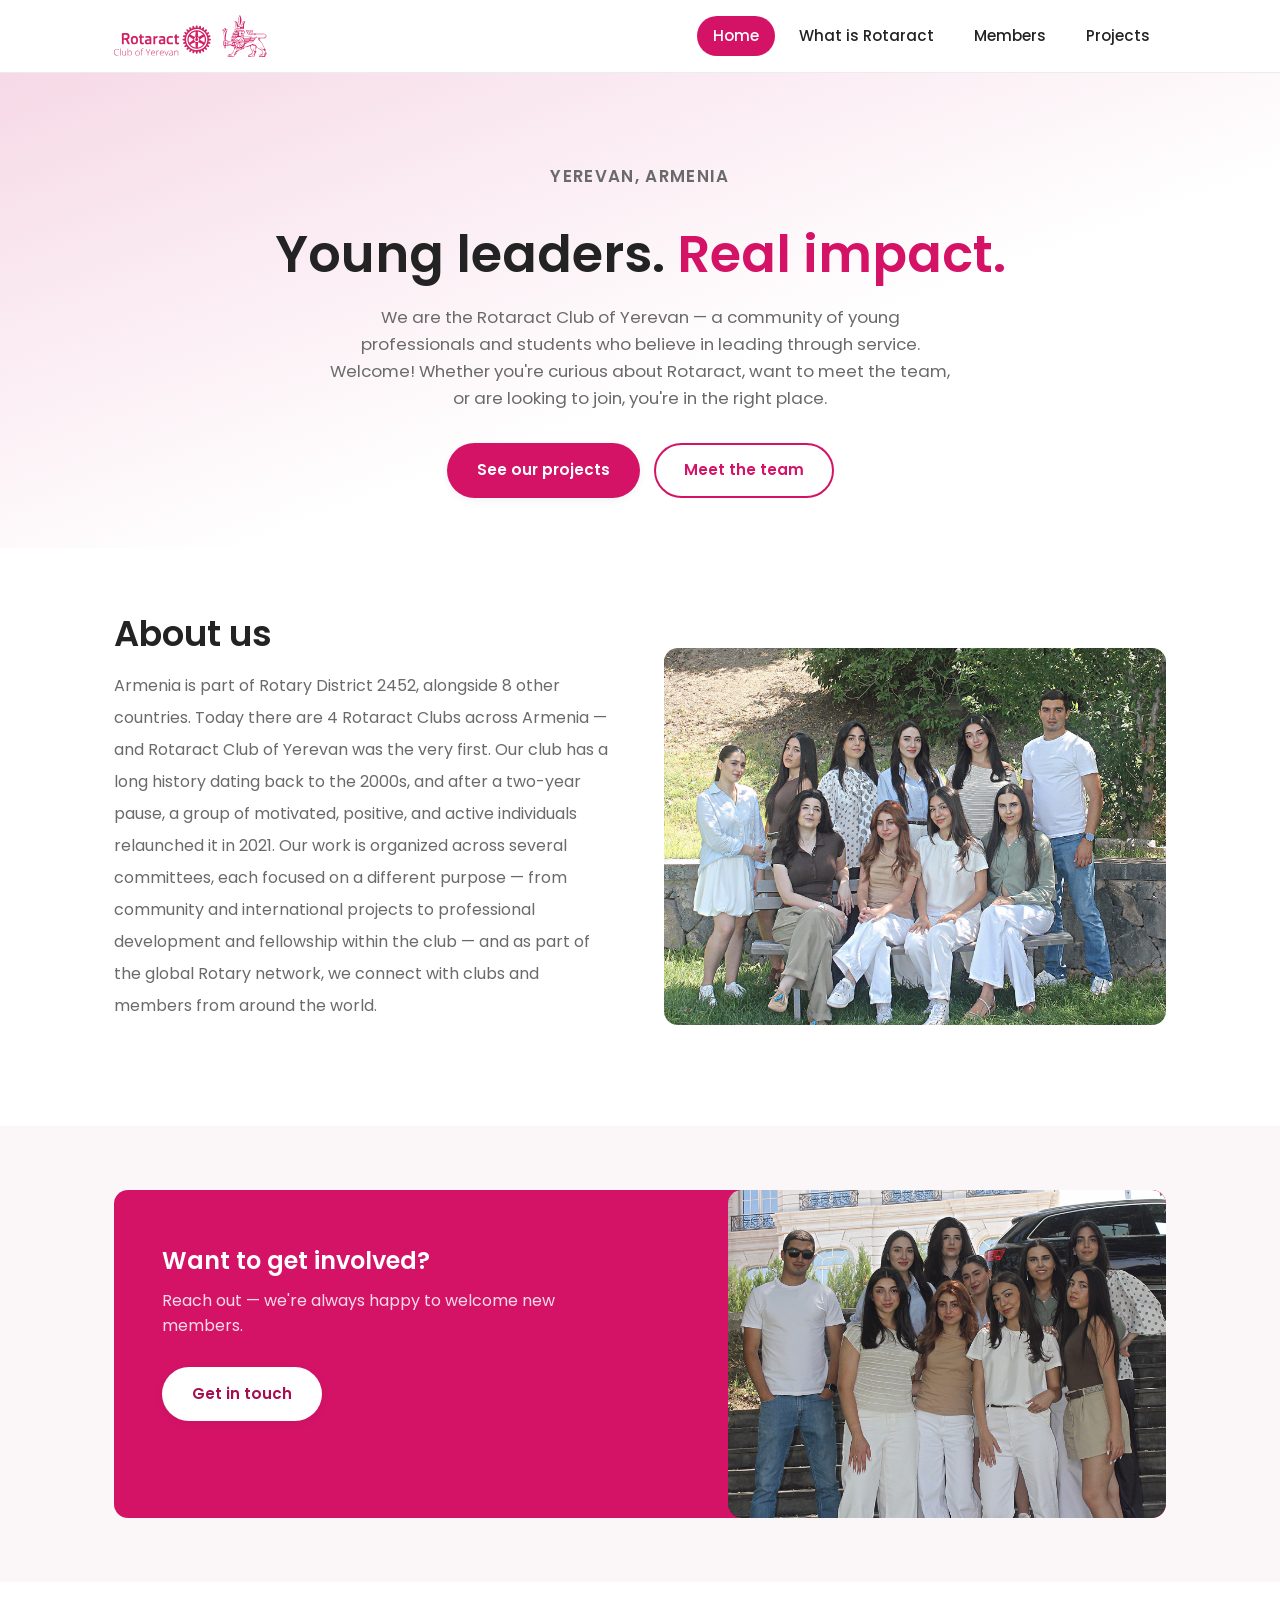
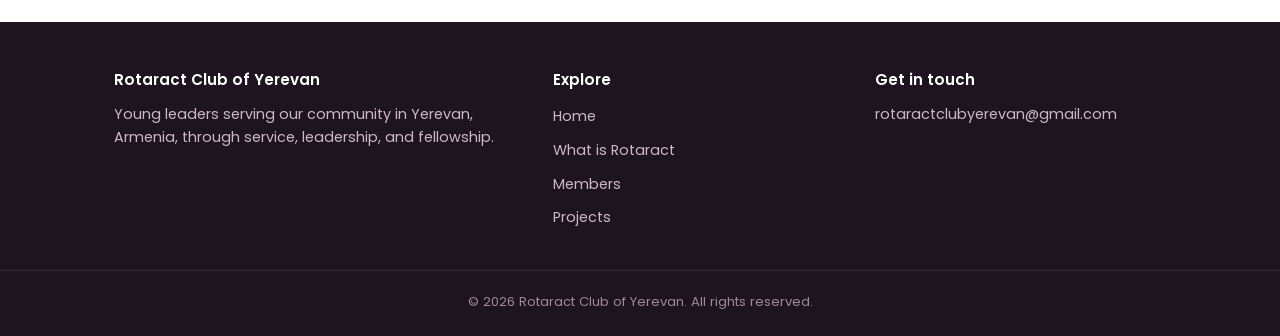
==== index.html @ c136c0fb "Update index.html" ====
<!DOCTYPE html>
<html lang="en">
<head>
  <meta charset="UTF-8" />
  <meta name="viewport" content="width=device-width, initial-scale=1.0" />
  <title>Rotaract Club of Yerevan | Home</title>
  <meta name="description" content="Rotaract Club of Yerevan - young leaders serving our community through service, leadership, and fellowship." />

  <!-- Google Font: Poppins -->
  <link rel="preconnect" href="https://fonts.googleapis.com" />
  <link rel="preconnect" href="https://fonts.gstatic.com" crossorigin />
  <link href="https://fonts.googleapis.com/css2?family=Poppins:wght@400;500;600;700&display=swap" rel="stylesheet" />

  <!-- Shared stylesheet -->
  <link rel="stylesheet" href="style.css" />

  <!-- Favicon (browser tab icon) — generated from the club logo's gear mark -->
  <link rel="icon" href="favicon.ico" sizes="any" />
  <link rel="icon" type="image/svg+xml" href="images/favicon.svg" />
  <link rel="apple-touch-icon" href="images/apple-touch-icon.png" />
</head>
<body>

  <!-- =====================================================================
       NAVBAR — identical on every page. To add/remove a page link, copy a
       <li><a href="...">...</a></li> line here AND in the other 3 pages.
       ===================================================================== -->
  <header class="navbar">
    <div class="container">
      <a href="index.html" class="nav-brand">
        <!-- LOGO: your club logo (icon + wordmark together) lives at
             images/logo.svg. Replace that file to update the logo
             everywhere on the site — no need to edit this line. -->
        <img src="images/logo.svg" alt="Rotaract Club of Yerevan" class="nav-logo" />
      </a>

      <button class="nav-toggle" aria-label="Toggle navigation menu" aria-expanded="false">
        <span></span><span></span><span></span>
      </button>

      <nav class="nav-links">
        <a href="index.html">Home</a>
        <a href="rotaract.html">What is Rotaract</a>
        <a href="members.html">Members</a>
        <a href="projects.html">Projects</a>
      </nav>
    </div>
  </header>

  <!-- =====================================================================
       HERO — EDIT the headline, subtext, and button links below.
       ===================================================================== -->
  <section class="hero">
    <div class="container">
      <p class="eyebrow">Yerevan, Armenia</p>
      <h1>Young leaders. <span>Real impact.</span></h1>
      <!-- EDIT: your short welcoming intro -->
      <p>
        We are the Rotaract Club of Yerevan — a community of young professionals and
        students who believe in leading through service. Welcome! Whether you're curious
        about Rotaract, want to meet the team, or are looking to join, you're
        in the right place.
      </p>
      <div class="hero-actions">
        <a href="projects.html" class="btn btn-primary">See our projects</a>
        <a href="members.html" class="btn btn-outline">Meet the team</a>
      </div>
    </div>
  </section>

  <!-- =====================================================================
       WHO WE ARE — EDIT this paragraph with your club's real story.
       ===================================================================== -->
    <!-- =====================================================================
       WHO WE ARE
       ===================================================================== -->
  <section>
  <div class="container fade-in">
    <div class="about-grid">
      <div class="about-text">
        <h2 class="section-title">About us</h2>
        <p class="section-intro">
        Armenia is part of Rotary District 2452, alongside 8 other countries. Today
        there are 4 Rotaract Clubs across Armenia — and Rotaract Club of Yerevan was
        the very first. Our club has a long history dating back to the 2000s, and
        after a two-year pause, a group of motivated, positive, and active individuals
        relaunched it in 2021. Our work is organized across several committees, each
        focused on a different purpose — from community and international projects to
        professional development and fellowship within the club — and as part of the
        global Rotary network, we connect with clubs and members from around the world.
        </p>
      </div>
      <div class="about-image-wrap">
        <img src="images/club-group-photo.jpg" alt="Rotaract Club of Yerevan members" class="about-image" />
      </div>
    </div>
  </div>
</section>
  <!-- =====================================================================
       CALL TO ACTION — EDIT the text/email/link below as needed.
       ===================================================================== -->
 <section class="section-soft">
  <div class="container fade-in">
    <div class="cta-split">
      <div class="cta-content">
        <h2>Want to get involved?</h2>
        <p>Reach out — we're always happy to welcome new members.</p>
        <a href="mailto:rotaractclubyerevan@gmail.com" class="btn btn-primary">Get in touch</a>
      </div>
       <img src="images/call-to-action.jpg" class="about-image" />
    </div>
  </div>
</section>

  <!-- =====================================================================
       FOOTER — identical on every page. EDIT email + social links below,
       then copy the changes into the other 3 HTML files.
       ===================================================================== -->
  <footer class="footer">
    <div class="container">
      <div>
        <h4>Rotaract Club of Yerevan</h4>
        <p>Young leaders serving our community in Yerevan, Armenia, through
          service, leadership, and fellowship.</p>
      </div>
      <div>
        <h4>Explore</h4>
        <ul class="footer-links">
          <li><a href="index.html">Home</a></li>
          <li><a href="rotaract.html">What is Rotaract</a></li>
          <li><a href="members.html">Members</a></li>
          <li><a href="projects.html">Projects</a></li>
        </ul>
      </div>
      <div>
        <h4>Get in touch</h4>
        <!-- EDIT: replace with your real contact email -->
        <p><a href="mailto:rotaractclubyerevan@gmail.com">rotaractclubyerevan@gmail.com</a></p>

      </div>
    </div>
    <div class="footer-bottom">
      &copy; <span id="year"></span> Rotaract Club of Yerevan. All rights reserved.
    </div>
  </footer>

  <script src="script.js"></script>
  <script>document.getElementById('year').textContent = new Date().getFullYear();</script>
</body>
</html>
---- style.css ----
/* =========================================================================
   ROTARACT CLUB OF YEREVAN — SHARED STYLESHEET
   =========================================================================
   This file is used by ALL pages (index.html, rotaract.html, members.html,
   projects.html). Edit colors/fonts once here and it updates everywhere.

   QUICK EDIT GUIDE:
   - Brand colors:      see the :root { ... } block right below
   - Fonts:              see the :root { ... } block (--font-main)
   - Navbar height/look: search "NAVBAR"
   - Card styling:       search "CARDS"
   - Footer styling:     search "FOOTER"
   ========================================================================= */

/* -------------------------------------------------------------------------
   1. BRAND COLORS & GLOBAL VARIABLES
   Colors are based on Rotaract's official brand palette (Rotary Brand
   Center): magenta/cranberry ~#D41367 and gold ~#F7A81B.
   Change these two lines to re-theme the entire site.
   ------------------------------------------------------------------------- */
:root {
  --color-primary: #d41367;        /* Rotaract magenta/pink — EDIT to re-theme */
  --color-primary-dark: #a70e51;   /* darker shade, used for hover states */
  --color-primary-light: #f6d9e6;  /* light tint, used for soft backgrounds */
  --color-accent: #f7a81b;         /* Rotaract/Rotary gold — EDIT to re-theme */
  --color-accent-dark: #d68f0f;

  --color-text: #232323;
  --color-text-muted: #6a6a6a;
  --color-bg: #ffffff;
  --color-bg-soft: #fbf7f9;        /* very light pink-tinted grey for sections */
  --color-border: #ececec;

  --font-main: 'Poppins', 'Segoe UI', Arial, sans-serif;

  --max-width: 1100px;
  --radius: 14px;
  --shadow-sm: 0 2px 8px rgba(0, 0, 0, 0.06);
  --shadow-md: 0 8px 24px rgba(0, 0, 0, 0.10);
  --transition: 0.25s ease;
}

/* -------------------------------------------------------------------------
   2. RESET & BASE STYLES
   ------------------------------------------------------------------------- */
* {
  box-sizing: border-box;
  margin: 0;
  padding: 0;
}

html {
  scroll-behavior: smooth;
}

body {
  font-family: var(--font-main);
  color: var(--color-text);
  background: var(--color-bg);
  line-height: 1.6;
  -webkit-font-smoothing: antialiased;
}

img {
  max-width: 100%;
  display: block;
}

a {
  color: inherit;
  text-decoration: none;
}

ul {
  list-style: none;
}

.container {
  max-width: var(--max-width);
  margin: 0 auto;
  padding: 0 24px;
}

h1, h2, h3, h4 {
  font-weight: 600;
  line-height: 1.25;
}

section {
  padding: 64px 0;
}

.section-soft {
  background: var(--color-bg-soft);
}

.eyebrow {
  display: inline-block;
  color: var(--color-primary);
  font-weight: 600;
  letter-spacing: 0.08em;
  text-transform: uppercase;
  font-size: 0.8rem;
  margin-bottom: 10px;
}

.section-title {
  font-size: clamp(1.6rem, 3vw, 2.2rem);
  margin-bottom: 14px;
}

.section-intro {
  color: var(--color-text-muted);
  max-width: 680px;
  margin-bottom: 40px;
  line-height: 2.0;   /* ADD THIS — default inherited from body is 1.6 */
}

/* -------------------------------------------------------------------------
   3. BUTTONS (with subtle hover animation)
   ------------------------------------------------------------------------- */
.btn {
  display: inline-block;
  padding: 13px 28px;
  border-radius: 999px;
  font-weight: 600;
  font-size: 0.95rem;
  transition: transform var(--transition), box-shadow var(--transition),
    background var(--transition);
  border: 2px solid transparent;
  cursor: pointer;
}

.btn-primary {
  background: var(--color-primary);
  color: #fff;
  box-shadow: var(--shadow-sm);
}

.btn-primary:hover {
  background: var(--color-primary-dark);
  transform: translateY(-3px);
  box-shadow: var(--shadow-md);
}

.btn-outline {
  background: transparent;
  color: var(--color-primary);
  border-color: var(--color-primary);
}

.btn-outline:hover {
  background: var(--color-primary);
  color: #fff;
  transform: translateY(-3px);
}

.btn-gold {
  background: var(--color-accent);
  color: #232323;
  box-shadow: var(--shadow-sm);
}

.btn-gold:hover {
  background: var(--color-accent-dark);
  transform: translateY(-3px);
  box-shadow: var(--shadow-md);
}

/* =========================================================================
   4. NAVBAR (sticky, with mobile hamburger menu)
   ========================================================================= */
.navbar {
  position: sticky;
  top: 0;
  z-index: 100;
  background: rgba(255, 255, 255, 0.92);
  backdrop-filter: saturate(180%) blur(8px);
  border-bottom: 1px solid var(--color-border);
}

.navbar .container {
  display: flex;
  align-items: center;
  justify-content: space-between;
  height: 72px;
}

.nav-brand {
  display: flex;
  align-items: center;
  gap: 10px;
  font-weight: 700;
  font-size: 1.05rem;
  color: var(--color-text);
}

.nav-logo {
  height: 42px;
  width: auto;
  object-fit: contain;
  flex-shrink: 0;
}

.nav-links {
  display: flex;
  align-items: center;
  gap: 8px;
}

.nav-links a {
  padding: 8px 16px;
  border-radius: 999px;
  font-weight: 500;
  font-size: 0.95rem;
  color: var(--color-text);
  transition: background var(--transition), color var(--transition);
}

.nav-links a:hover {
  background: var(--color-primary-light);
  color: var(--color-primary-dark);
}

.nav-links a.active {
  background: var(--color-primary);
  color: #fff;
}

/* Hamburger button — hidden on desktop, shown on mobile */
.nav-toggle {
  display: none;
  flex-direction: column;
  justify-content: center;
  gap: 5px;
  width: 40px;
  height: 40px;
  background: none;
  border: none;
  cursor: pointer;
}

.nav-toggle span {
  display: block;
  height: 2px;
  width: 100%;
  background: var(--color-text);
  border-radius: 2px;
  transition: transform var(--transition), opacity var(--transition);
}

/* Hamburger animates into an X when menu is open */
.nav-toggle.is-open span:nth-child(1) {
  transform: translateY(7px) rotate(45deg);
}
.nav-toggle.is-open span:nth-child(2) {
  opacity: 0;
}
.nav-toggle.is-open span:nth-child(3) {
  transform: translateY(-7px) rotate(-45deg);
}

@media (max-width: 760px) {
  .nav-toggle {
    display: flex;
  }

  .nav-links {
    position: absolute;
    top: 72px;
    left: 0;
    right: 0;
    flex-direction: column;
    align-items: stretch;
    background: #fff;
    border-bottom: 1px solid var(--color-border);
    box-shadow: var(--shadow-md);
    padding: 10px 20px 20px;
    gap: 4px;

    /* hidden by default on mobile */
    max-height: 0;
    overflow: hidden;
    opacity: 0;
    transition: max-height var(--transition), opacity var(--transition);
  }

  .nav-links.is-open {
    max-height: 400px;
    opacity: 1;
  }

  .nav-links a {
    padding: 12px 16px;
    text-align: left;
  }
}

/* =========================================================================
   5. HERO SECTIONS
   ========================================================================= */
.hero {
  padding: 90px 0 50px;   /* was 70px, trimmed by 20px */
  background: linear-gradient(160deg, var(--color-primary-light) 0%, #ffffff 60%);
  text-align: center;
}

.hero h1 {
  font-size: clamp(2rem, 5vw, 3.2rem);
  margin-bottom: 18px;
}

.hero h1 span {
  color: var(--color-primary);
}

.hero p {
  max-width: 620px;
  margin: 0 auto 32px;
  color: var(--color-text-muted);
  font-size: 1.05rem;
}

.hero-actions {
  display: flex;
  justify-content: center;
  gap: 14px;
  flex-wrap: wrap;
}

.page-hero {
  padding: 60px 0 40px;
  text-align: center;
  background: linear-gradient(160deg, var(--color-primary-light) 0%, #ffffff 70%);
}

.page-hero h1 {
  font-size: clamp(1.8rem, 4vw, 2.6rem);
}

.page-hero p {
  max-width: 640px;
  margin: 12px auto 0;
  color: var(--color-text-muted);
}

/* =========================================================================
   6. CARDS (used for feature blocks, members, projects)
   ========================================================================= */
.grid {
  display: grid;
  gap: 28px;
}

.grid-2 {
  grid-template-columns: repeat(2, 1fr);
}

.grid-3 {
  grid-template-columns: repeat(3, 1fr);
}

.grid-4 {
  grid-template-columns: repeat(4, 1fr);
}

@media (max-width: 900px) {
  .grid-3,
  .grid-4 {
    grid-template-columns: repeat(2, 1fr);
  }
}

@media (max-width: 600px) {
  .grid-2,
  .grid-3,
  .grid-4 {
    grid-template-columns: 1fr;
  }
}

.card {
  background: #fff;
  border: 1px solid var(--color-border);
  border-radius: var(--radius);
  overflow: hidden;
  transition: transform var(--transition), box-shadow var(--transition);
}

.card:hover {
  transform: translateY(-6px);
  box-shadow: var(--shadow-md);
}

.card-body {
  padding: 22px;
}

.card h3 {
  font-size: 1.1rem;
  margin-bottom: 6px;
}

.card p {
  color: var(--color-text-muted);
  font-size: 0.95rem;
}

/* Feature cards on the home page (icon + text) */
.feature-card {
  text-align: center;
  padding: 32px 22px;
}

.feature-icon {
  width: 56px;
  height: 56px;
  margin: 0 auto 16px;
  border-radius: 50%;
  background: var(--color-primary-light);
  display: flex;
  align-items: center;
  justify-content: center;
  font-size: 1.5rem;
}

/* -------------------------------------------------------------------------
   MEMBER CARDS (members.html)
   ------------------------------------------------------------------------- */
.member-card {
  text-align: center;
}

.member-photo {
  width: 100%;
  aspect-ratio: 1 / 1;
  object-fit: cover;
  background: var(--color-primary-light);
}

.member-card .card-body {
  padding: 20px 16px 24px;
}

.member-name {
  font-size: 1.05rem;
  margin-bottom: 4px;
}

.member-positions {
  display: flex;
  flex-direction: column;
  align-items: center;
  gap: 6px;
}

.member-position {
  display: inline-block;
  color: var(--color-primary-dark);
  background: var(--color-primary-light);
  font-size: 0.78rem;
  font-weight: 600;
  line-height: 1.3;
  padding: 6px 14px;
  border-radius: 14px;
  text-align: center;
}

/* -------------------------------------------------------------------------
   PROJECT CARDS (projects.html)
   ------------------------------------------------------------------------- */
.project-photo {
  width: 100%;
  aspect-ratio: 16 / 10;
  object-fit: cover;
  background: linear-gradient(135deg, var(--color-primary-light), #ffe9c7);
}

.project-tag {
  display: inline-block;
  font-size: 0.72rem;
  font-weight: 700;
  letter-spacing: 0.04em;
  text-transform: uppercase;
  color: #fff;
  background: var(--color-accent-dark);
  padding: 4px 10px;
  border-radius: 6px;
  margin-bottom: 10px;
  margin-right: 6px;
}

.project-tag.tag-environmental {
  background: #2e8b57;
}

.project-tag.tag-community {
  background: var(--color-primary);
}

.project-tag.tag-fellowship {
  background: var(--color-accent-dark);
}

/* =========================================================================
   7. RELIABLE PLACEHOLDER BOX (used when no real photo is available yet)
   ========================================================================= */
.placeholder-photo {
  width: 100%;
  height: 100%;
  min-height: 160px;
  display: flex;
  align-items: center;
  justify-content: center;
  color: var(--color-primary-dark);
  font-size: 0.85rem;
  font-weight: 600;
  text-align: center;
  padding: 10px;
  background: repeating-linear-gradient(
    45deg,
    var(--color-primary-light),
    var(--color-primary-light) 10px,
    #ffffff 10px,
    #ffffff 20px
  );
}

/* =========================================================================
   8. ABOUT / VALUES LIST (rotaract.html, index.html)
   ========================================================================= */
.values-list {
  display: grid;
  grid-template-columns: repeat(4, 1fr);
  gap: 20px;
  margin-top: 20px;
}

@media (max-width: 760px) {
  .values-list {
    grid-template-columns: repeat(2, 1fr);
  }
}

.value-item {
  background: #fff;
  border: 1px solid var(--color-border);
  border-radius: var(--radius);
  padding: 24px 18px;
  text-align: center;
  transition: transform var(--transition), box-shadow var(--transition);
}

.value-item:hover {
  transform: translateY(-4px);
  box-shadow: var(--shadow-sm);
}

.value-item .value-icon {
  font-size: 1.6rem;
  margin-bottom: 10px;
}

.value-item h4 {
  font-size: 0.98rem;
  margin-bottom: 6px;
}

.value-item p {
  font-size: 0.85rem;
  color: var(--color-text-muted);
}

/* Two-column info block with image/graphic + text (used on rotaract.html) */
.split {
  display: grid;
  grid-template-columns: 1fr 1fr;
  gap: 48px;
  align-items: center;
}

@media (max-width: 800px) {
  .split {
    grid-template-columns: 1fr;
  }
}

.split-graphic {
  background: linear-gradient(135deg, var(--color-primary-light), #fff3de);
  border-radius: var(--radius);
  min-height: 260px;
  display: flex;
  align-items: center;
  justify-content: center;
  font-size: 3rem;
}

/* =========================================================================
   9. CALL TO ACTION BANNER
   ========================================================================= */
.cta-banner {
  background: linear-gradient(120deg, var(--color-primary), #9c0f4f);
  color: #fff;
  border-radius: var(--radius);
  padding: 48px 32px;
  text-align: center;
  max-width: 640px;      /* ADD THIS */
  margin: 20px auto 0;   /* already centers it, now it'll actually look centered */
}

.cta-banner h2 {
  margin-bottom: 12px;
}

.cta-banner p {
  color: rgba(255, 255, 255, 0.9);
  max-width: 540px;
  margin: 0 auto 26px;
}

.cta-banner .btn-primary {
  background: #fff;
  color: var(--color-primary-dark);
}

.cta-banner .btn-primary:hover {
  background: var(--color-accent);
  color: #232323;
}

/* =========================================================================
   10. FOOTER
   ========================================================================= */
.footer {
  background: #1e1420;
  color: #efe6ea;
  padding: 48px 0 24px;
  margin-top: 40px;
}

.footer .container {
  display: grid;
  grid-template-columns: 1.4fr 1fr 1fr;
  gap: 32px;
}

@media (max-width: 700px) {
  .footer .container {
    grid-template-columns: 1fr;
  }
}

.footer h4 {
  font-size: 0.95rem;
  margin-bottom: 14px;
  color: #fff;
}

.footer p,
.footer a {
  color: #cbb9c3;
  font-size: 0.9rem;
}

.footer a {
  display: inline-block;
  transition: color var(--transition);
}

.footer a:hover {
  color: var(--color-accent);
}

.footer-links li {
  margin-bottom: 8px;
}

.footer-social {
  display: flex;
  gap: 12px;
  margin-top: 4px;
}

.footer-social a {
  width: 38px;
  height: 38px;
  border-radius: 50%;
  background: rgba(255, 255, 255, 0.08);
  display: flex;
  align-items: center;
  justify-content: center;
  font-size: 1rem;
  transition: background var(--transition), transform var(--transition);
}

.footer-social a:hover {
  background: var(--color-primary);
  color: #fff;
  transform: translateY(-3px);
}

.footer-bottom {
  border-top: 1px solid rgba(255, 255, 255, 0.1);
  margin-top: 32px;
  padding-top: 20px;
  text-align: center;
  font-size: 0.82rem;
  color: #9c8a94;
}

/* =========================================================================
   11. SIMPLE FADE-IN ANIMATION ON SCROLL (applied via script.js)
   ========================================================================= */
.fade-in {
  opacity: 0;
  transform: translateY(16px);
  transition: opacity 0.6s ease, transform 0.6s ease;
}

.fade-in.is-visible {
  opacity: 1;
  transform: translateY(0);
}

.about-grid {
  display: grid;
  grid-template-columns: 1fr 1fr;
  gap: 48px;
  align-items: center;
}

.about-text,
.about-image-wrap {
  min-width: 0;   /* ADD THIS — stops the image's natural size from blowing out the grid track */
}

.about-image-wrap {
  width: 100%;
  overflow: hidden;   /* extra safety: clips anything that still tries to overflow */
}

.about-image {
  width: 100%;
  aspect-ratio: 4 / 3;
  object-fit: cover;
  border-radius: var(--radius);
  display: block;
}

@media (max-width: 768px) {
  .about-grid {
    grid-template-columns: 1fr;
    gap: 28px;
  }
}

.cta-split {
  display: grid;
  grid-template-columns: 1.4fr 1fr;
  background: var(--color-primary);
  border-radius: var(--radius);
  overflow: hidden;
}

.cta-content {
  padding: 56px 48px;
  color: #fff;
}

.cta-content h2 { margin-bottom: 12px; }
.cta-content p {
  color: rgba(255,255,255,0.85);
  max-width: 420px;
  margin-bottom: 28px;
}

.cta-content .btn-primary {
  background: #fff;
  color: var(--color-primary-dark);
}

.cta-mark {
  background: var(--color-primary-dark);
  background-image: url('images/apple-touch-icon');
  background-repeat: no-repeat;
  background-position: center;
  background-size: 65%;
}

@media (max-width: 760px) {
  .cta-split { grid-template-columns: 1fr; }
  .cta-mark { display: none; }
}

/* -------------------------------------------------------------------------
   COMMITTEE ACTIVITY LISTS (projects.html)
   ------------------------------------------------------------------------- */
.committee-block {
  margin-bottom: 40px;
}

.committee-block:last-child {
  margin-bottom: 0;
}

.committee-title {
  font-size: 1.1rem;
  margin-bottom: 16px;
  color: var(--color-primary-dark);
}

.activity-list {
  display: flex;
  flex-wrap: wrap;
  gap: 10px;
}

.activity-item {
  background: #fff;
  border: 1px solid var(--color-border);
  border-radius: 999px;
  padding: 10px 18px;
  font-size: 0.92rem;
  font-weight: 500;
}

/* Items with a description (Rotapassport, Easter Celebration) need to break
   out of the pill shape since they hold more text */
.activity-item:has(.activity-desc) {
  border-radius: var(--radius);
  flex-basis: 100%;
  padding: 16px 20px;
}

.activity-name {
  font-weight: 600;
  color: var(--color-primary-dark);
}

.activity-desc {
  margin-top: 6px;
  color: var(--color-text-muted);
  font-size: 0.9rem;
  font-weight: 400;
}
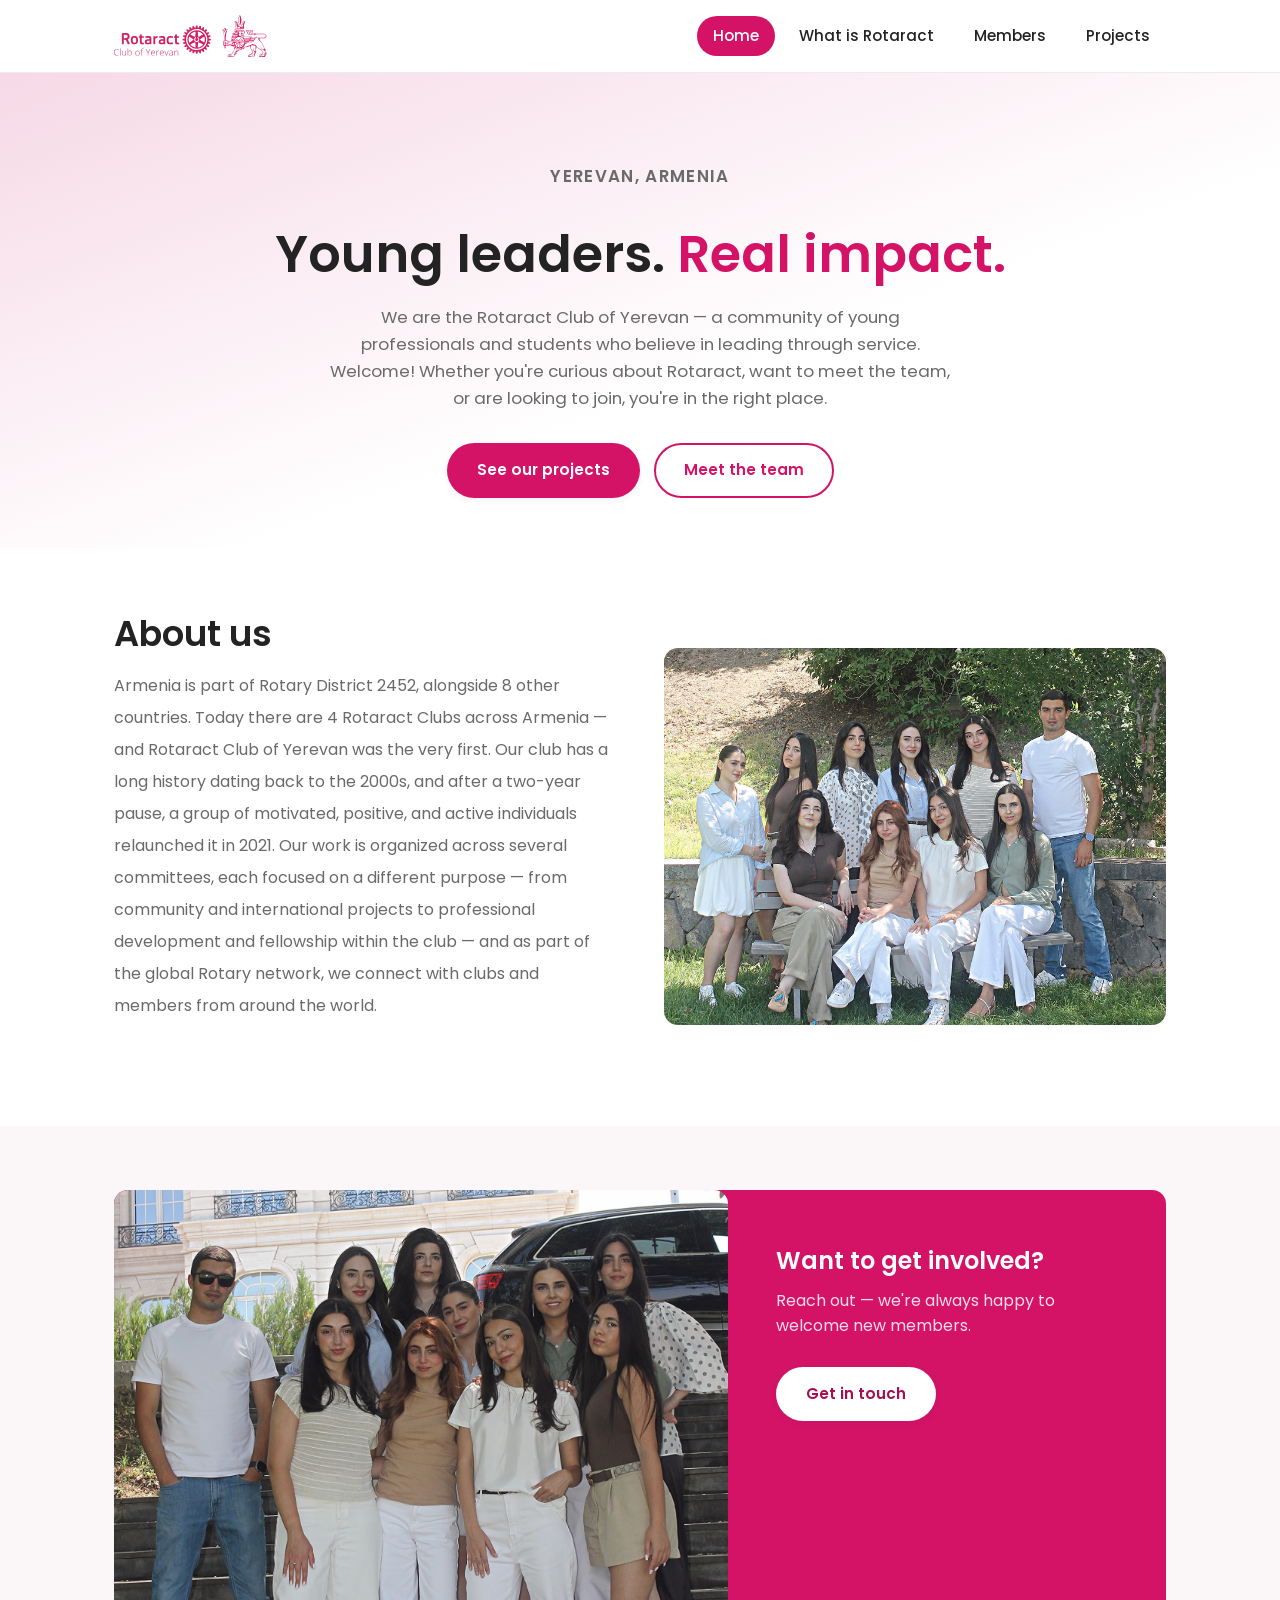
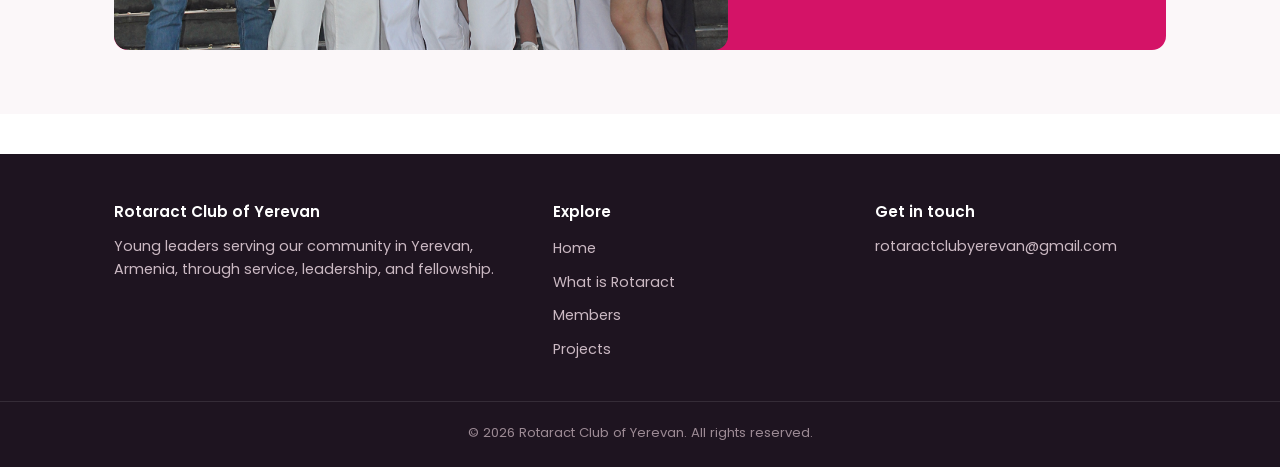
==== commit cc0ef5a2: "Update index.html" ====
--- a/index.html
+++ b/index.html
@@ -102,12 +102,12 @@
  <section class="section-soft">
   <div class="container fade-in">
     <div class="cta-split">
+      <img src="images/call-to-action.jpg" class="about-image" />
       <div class="cta-content">
         <h2>Want to get involved?</h2>
         <p>Reach out — we're always happy to welcome new members.</p>
         <a href="mailto:rotaractclubyerevan@gmail.com" class="btn btn-primary">Get in touch</a>
       </div>
-       <img src="images/call-to-action.jpg" class="about-image" />
     </div>
   </div>
 </section>
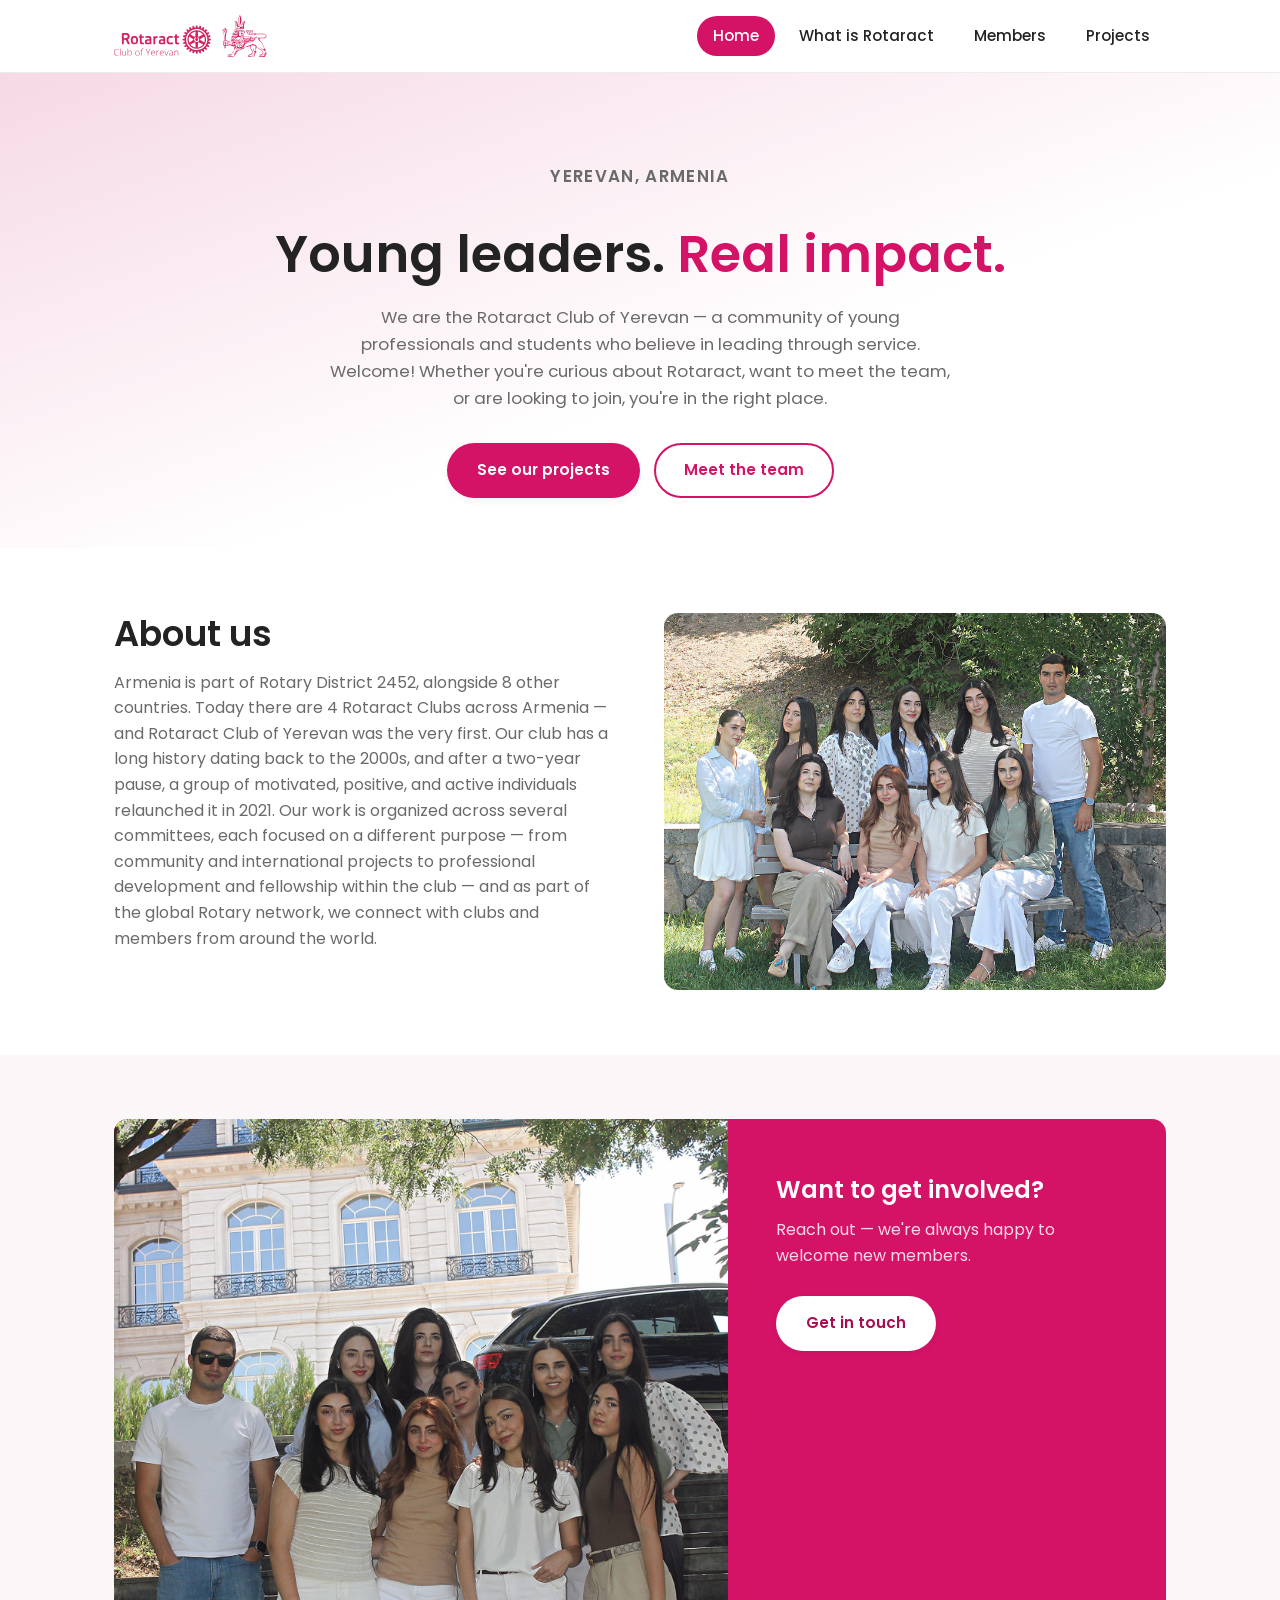
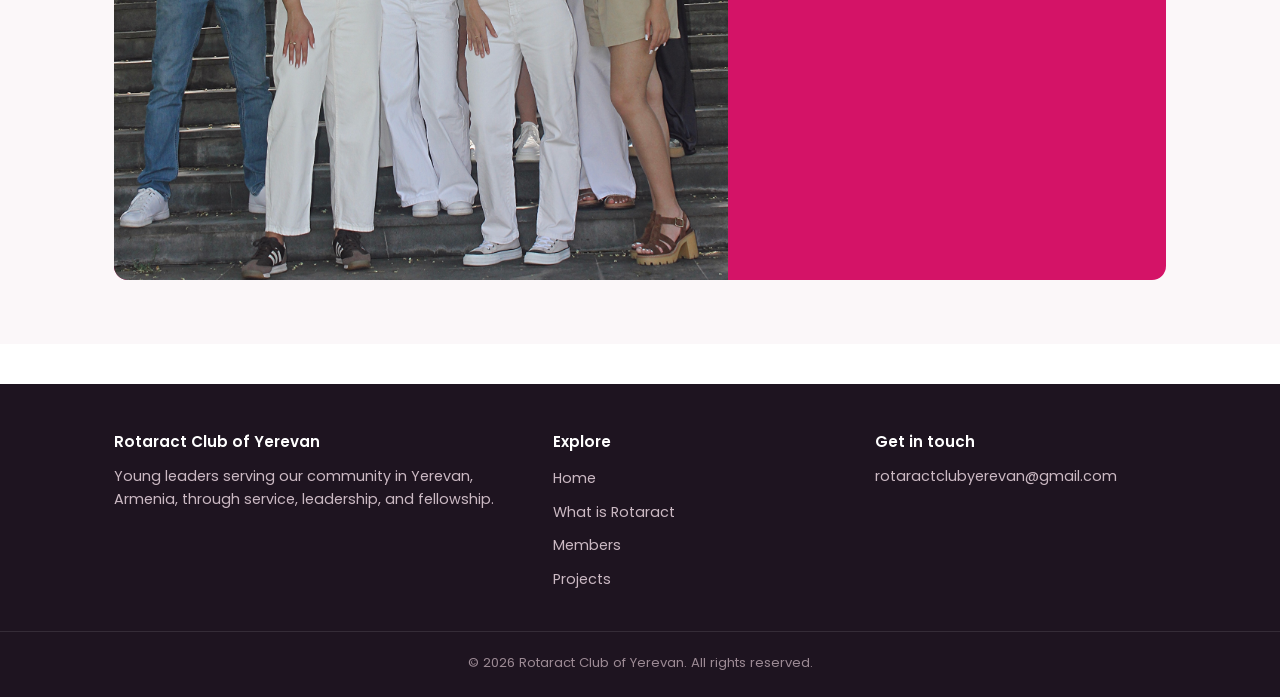
==== commit eb413ee4: "Update index.html" ====
--- a/index.html
+++ b/index.html
@@ -102,7 +102,7 @@
  <section class="section-soft">
   <div class="container fade-in">
     <div class="cta-split">
-      <img src="images/call-to-action.jpg" class="about-image" />
+      <img src="images/call-to-action.jpg" alt="Rotaract Club of Yerevan members" class="cta-photo" />
       <div class="cta-content">
         <h2>Want to get involved?</h2>
         <p>Reach out — we're always happy to welcome new members.</p>
@@ -111,7 +111,6 @@
     </div>
   </div>
 </section>
-
   <!-- =====================================================================
        FOOTER — identical on every page. EDIT email + social links below,
        then copy the changes into the other 3 HTML files.
--- a/style.css
+++ b/style.css
@@ -113,7 +113,7 @@
   color: var(--color-text-muted);
   max-width: 680px;
   margin-bottom: 40px;
-  line-height: 2.0;   /* ADD THIS — default inherited from body is 1.6 */
+  line-height: 1.6;
 }
 
 /* -------------------------------------------------------------------------
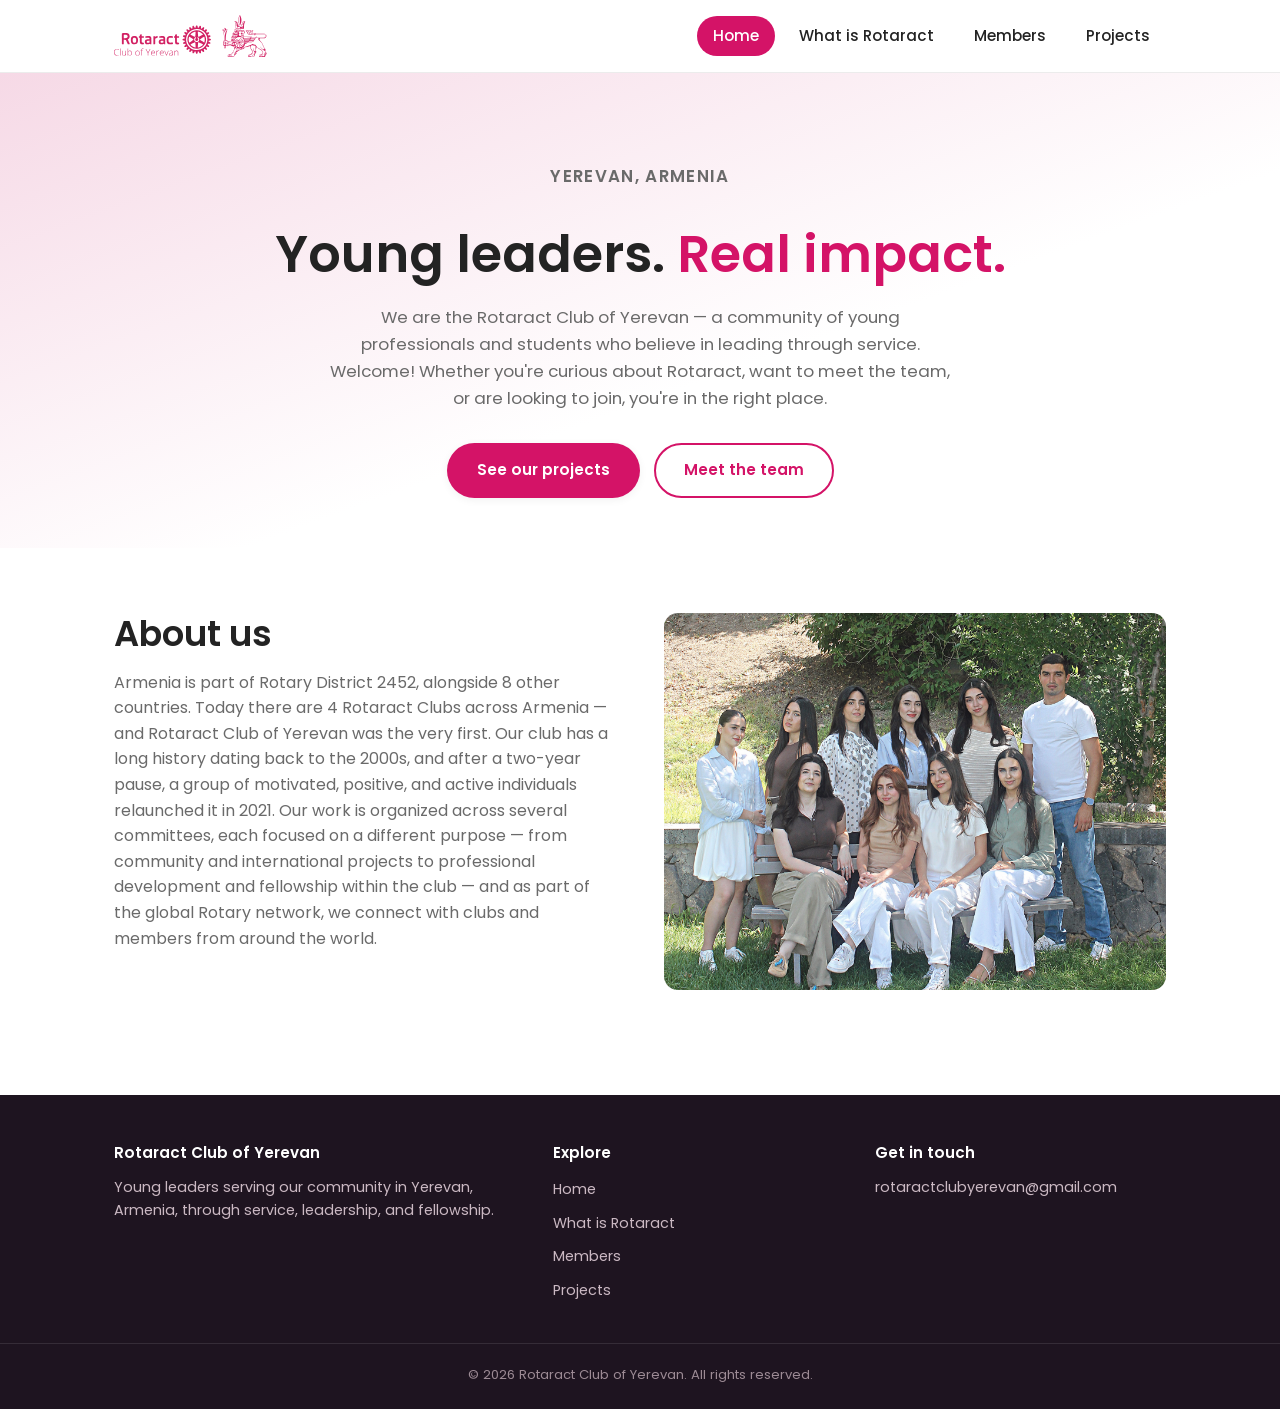
==== commit 200593fa: "Update index.html" ====
--- a/index.html
+++ b/index.html
@@ -99,7 +99,7 @@
   <!-- =====================================================================
        CALL TO ACTION — EDIT the text/email/link below as needed.
        ===================================================================== -->
- <section class="section-soft">
+ <!-- <section class="section-soft">
   <div class="container fade-in">
     <div class="cta-split">
       <img src="images/call-to-action.jpg" alt="Rotaract Club of Yerevan members" class="cta-photo" />
@@ -110,7 +110,7 @@
       </div>
     </div>
   </div>
-</section>
+</section> -->
   <!-- =====================================================================
        FOOTER — identical on every page. EDIT email + social links below,
        then copy the changes into the other 3 HTML files.
--- a/style.css
+++ b/style.css
@@ -760,11 +760,23 @@
   background: var(--color-primary);
   border-radius: var(--radius);
   overflow: hidden;
+  height: 380px;    /* ADD THIS — caps the whole banner's height */
+}
+
+.cta-photo {
+  width: 100%;
+  height: 100%;
+  object-fit: cover;
+  display: block;
 }
 
 .cta-content {
   padding: 56px 48px;
   color: #fff;
+  display: flex;
+  flex-direction: column;
+  justify-content: center;
+  overflow-y: auto;   /* safety: if text ever runs long, it scrolls instead of breaking the fixed height */
 }
 
 .cta-content h2 { margin-bottom: 12px; }
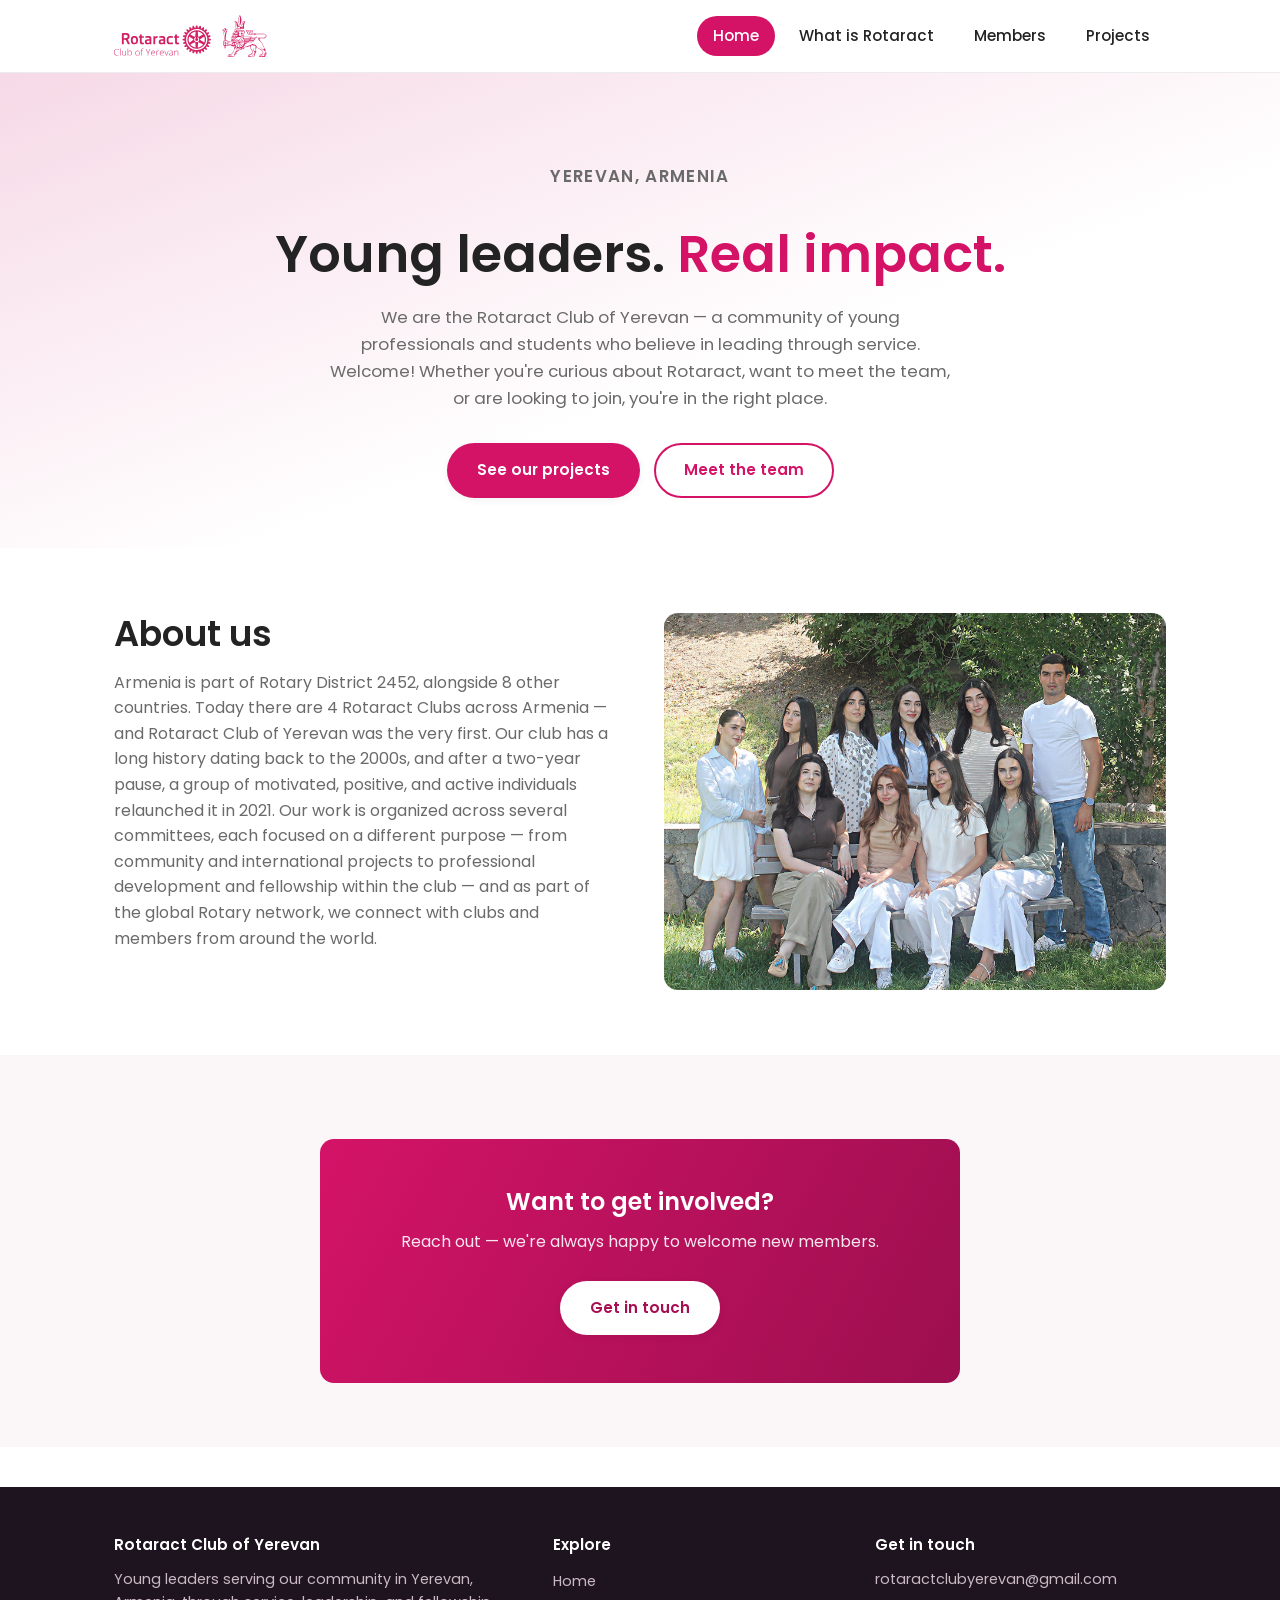
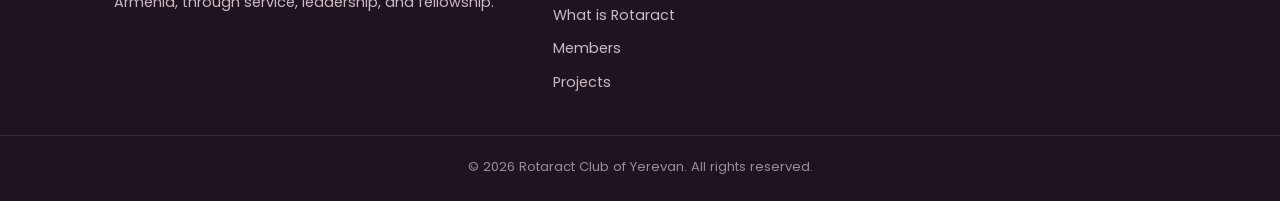
==== commit d473cf2c: "Update index.html" ====
--- a/index.html
+++ b/index.html
@@ -96,25 +96,15 @@
     </div>
   </div>
 </section>
-  <!-- =====================================================================
-       CALL TO ACTION — EDIT the text/email/link below as needed.
-       ===================================================================== -->
- <!-- <section class="section-soft">
-  <div class="container fade-in">
-    <div class="cta-split">
-      <img src="images/call-to-action.jpg" alt="Rotaract Club of Yerevan members" class="cta-photo" />
-      <div class="cta-content">
+<section class="section-soft">
+    <div class="container fade-in">
+      <div class="cta-banner">
         <h2>Want to get involved?</h2>
         <p>Reach out — we're always happy to welcome new members.</p>
         <a href="mailto:rotaractclubyerevan@gmail.com" class="btn btn-primary">Get in touch</a>
       </div>
     </div>
-  </div>
-</section> -->
-  <!-- =====================================================================
-       FOOTER — identical on every page. EDIT email + social links below,
-       then copy the changes into the other 3 HTML files.
-       ===================================================================== -->
+  </section>
   <footer class="footer">
     <div class="container">
       <div>
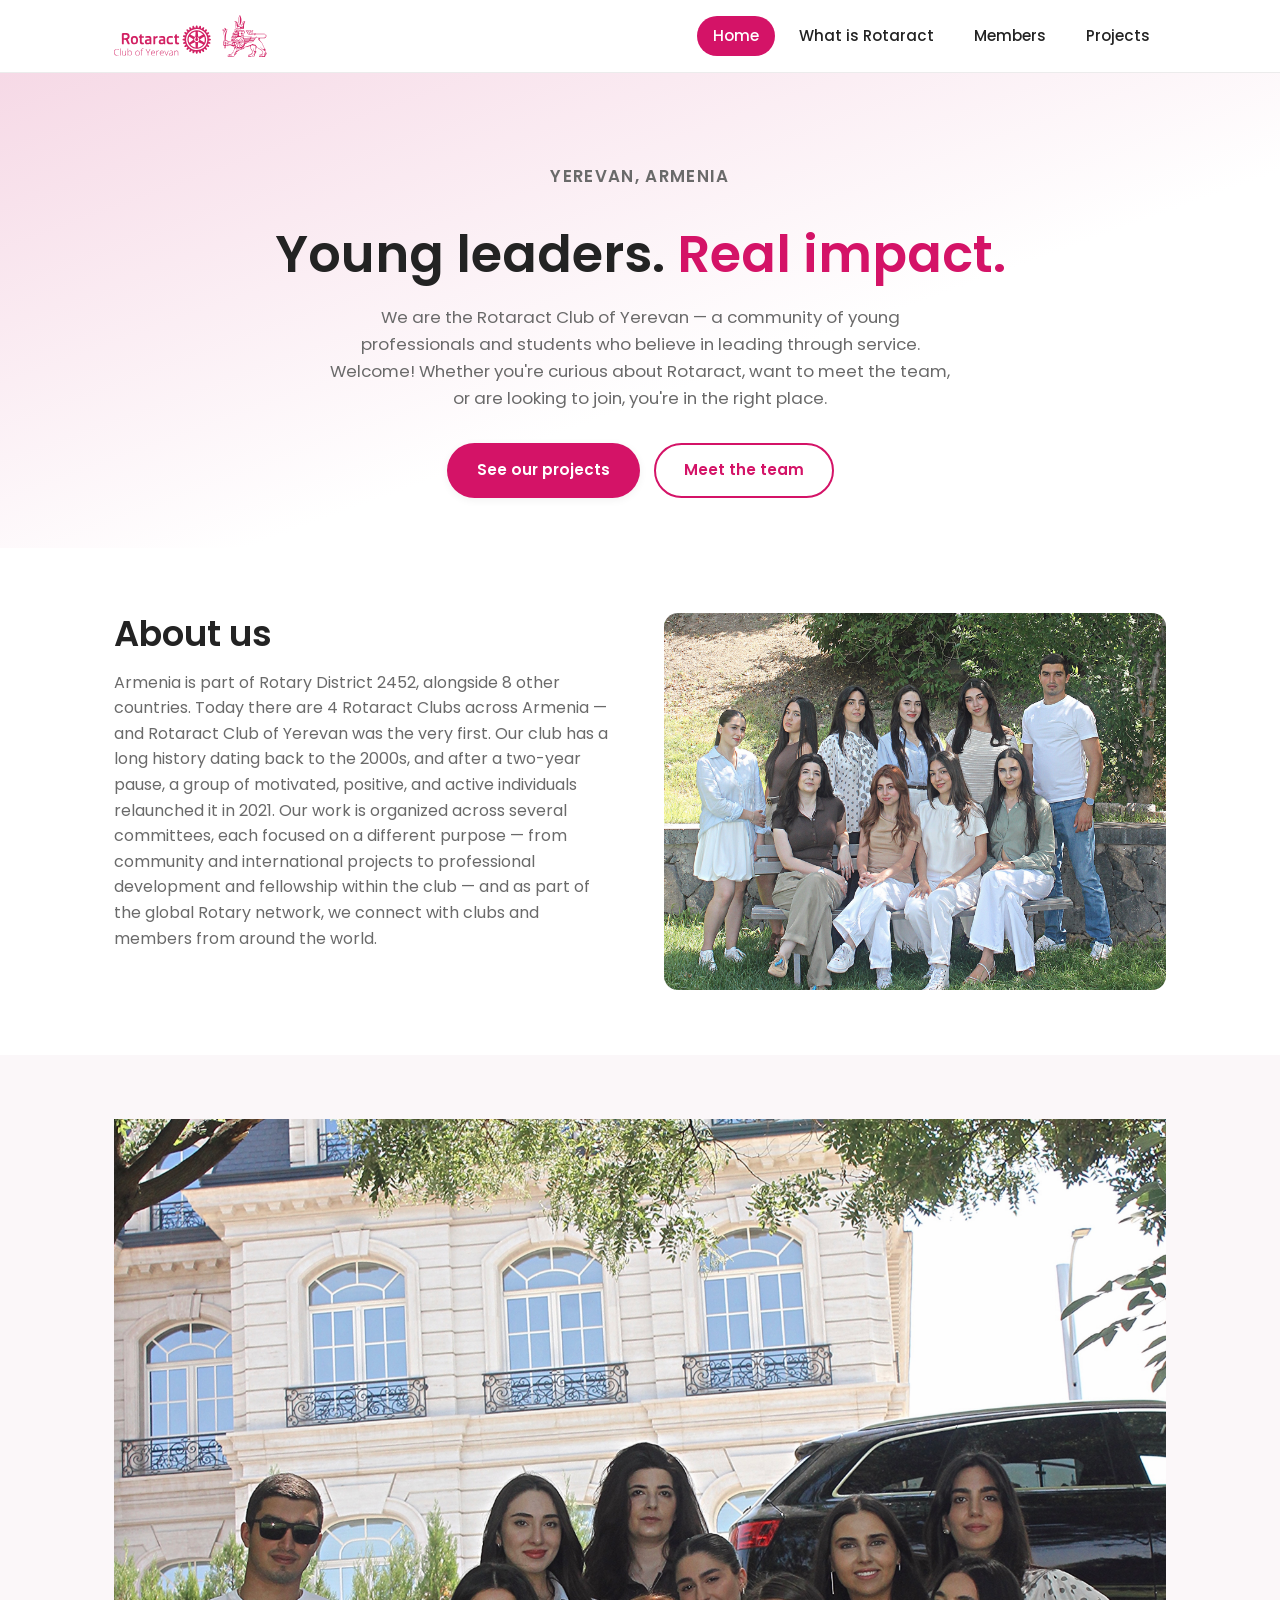
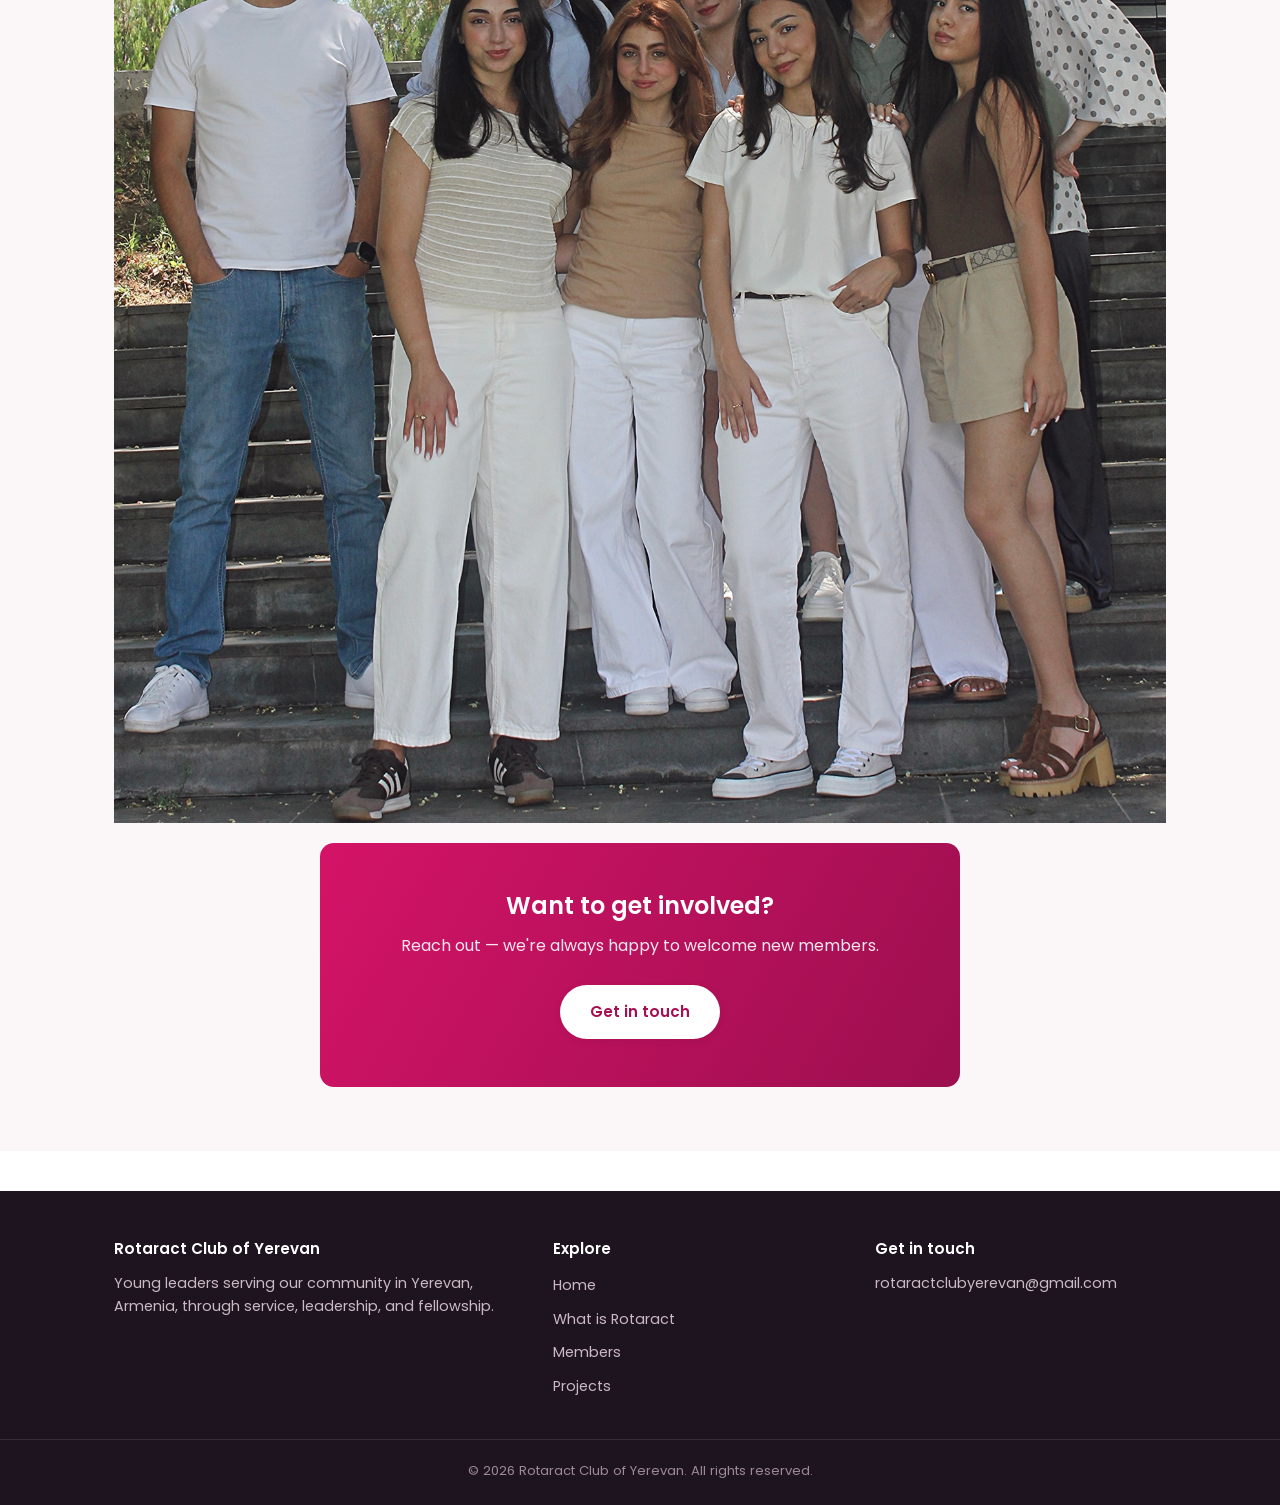
==== commit eccbbfd2: "Update index.html" ====
--- a/index.html
+++ b/index.html
@@ -96,12 +96,15 @@
     </div>
   </div>
 </section>
-<section class="section-soft">
+  <section class="section-soft">
     <div class="container fade-in">
-      <div class="cta-banner">
-        <h2>Want to get involved?</h2>
-        <p>Reach out — we're always happy to welcome new members.</p>
-        <a href="mailto:rotaractclubyerevan@gmail.com" class="btn btn-primary">Get in touch</a>
+      <div class="cta-row">
+        <img src="images/call-to-action.jpg" alt="Rotaract Club of Yerevan members" class="cta-photo-standalone" />
+        <div class="cta-banner cta-banner--compact">
+          <h2>Want to get involved?</h2>
+          <p>Reach out — we're always happy to welcome new members.</p>
+          <a href="mailto:rotaractclubyerevan@gmail.com" class="btn btn-primary">Get in touch</a>
+        </div>
       </div>
     </div>
   </section>
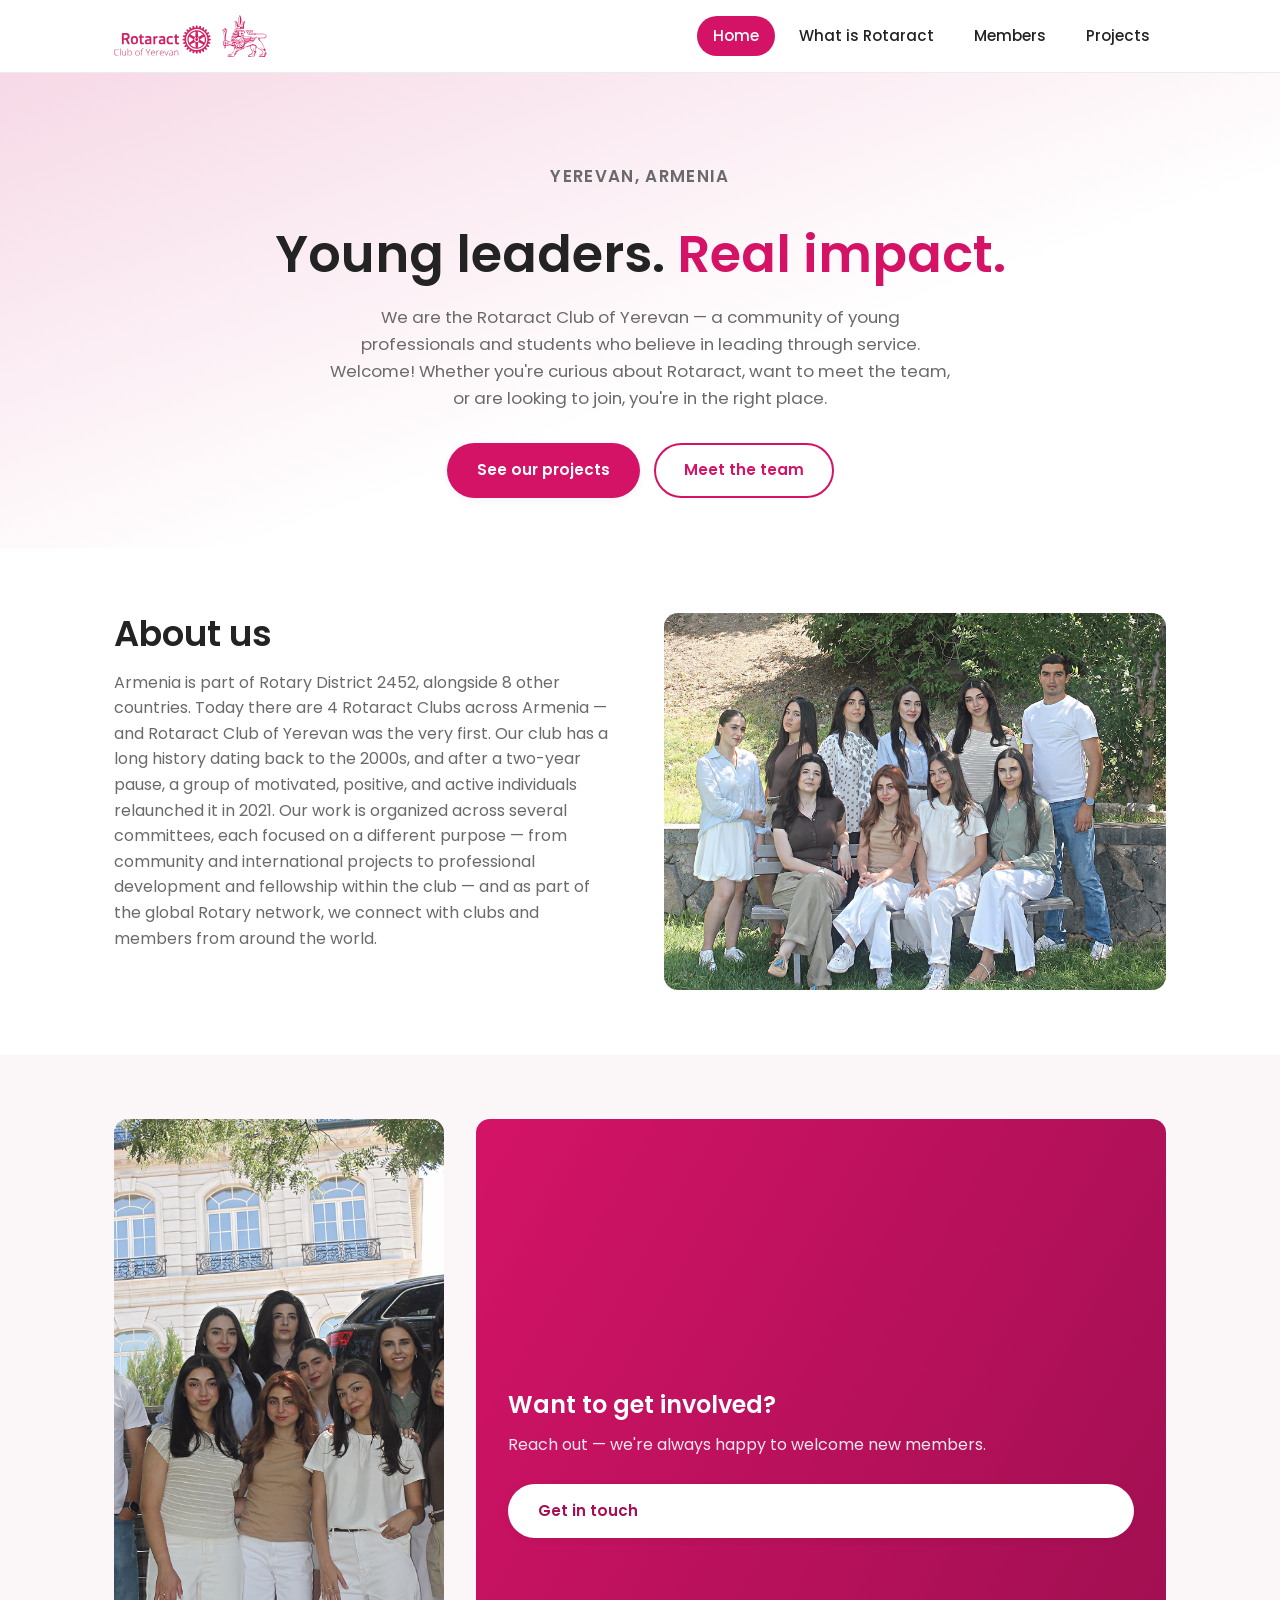
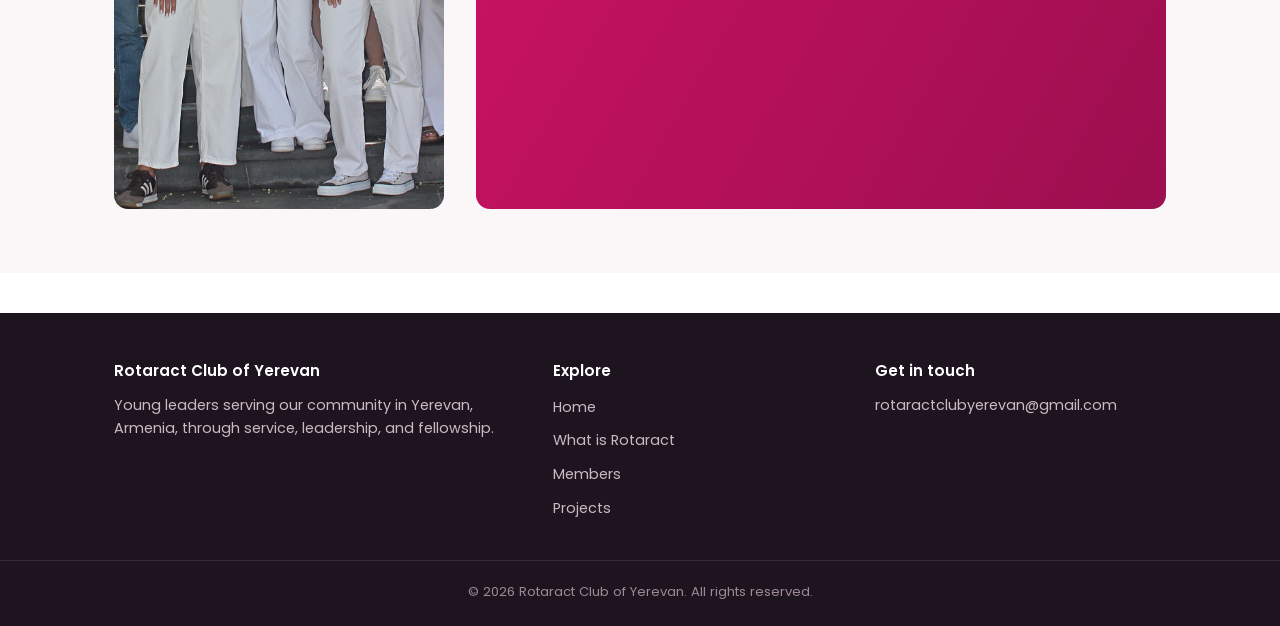
==== commit 27325a38: "Update index.html" ====
--- a/index.html
+++ b/index.html
@@ -97,17 +97,17 @@
   </div>
 </section>
   <section class="section-soft">
-    <div class="container fade-in">
-      <div class="cta-row">
-        <img src="images/call-to-action.jpg" alt="Rotaract Club of Yerevan members" class="cta-photo-standalone" />
-        <div class="cta-banner cta-banner--compact">
-          <h2>Want to get involved?</h2>
-          <p>Reach out — we're always happy to welcome new members.</p>
-          <a href="mailto:rotaractclubyerevan@gmail.com" class="btn btn-primary">Get in touch</a>
-        </div>
+  <div class="container fade-in">
+    <div class="cta-row">
+      <img src="images/call-to-action.jpg" alt="Rotaract Club of Yerevan members" class="cta-photo-standalone" />
+      <div class="cta-banner cta-banner--compact">
+        <h2>Want to get involved?</h2>
+        <p>Reach out — we're always happy to welcome new members.</p>
+        <a href="mailto:rotaractclubyerevan@gmail.com" class="btn btn-primary">Get in touch</a>
       </div>
     </div>
-  </section>
+  </div>
+</section>
   <footer class="footer">
     <div class="container">
       <div>
--- a/style.css
+++ b/style.css
@@ -855,3 +855,50 @@
   font-size: 0.9rem;
   font-weight: 400;
 }
+
+.cta-row {
+  display: grid;
+  grid-template-columns: 1.2fr 1fr;
+  gap: 32px;
+  align-items: stretch;
+}
+
+.cta-photo-standalone {
+  width: 100%;
+  height: 100%;
+  object-fit: cover;
+  border-radius: var(--radius);
+  display: block;
+}
+
+.cta-banner--compact {
+  max-width: none;     /* overrides the centered-banner default width cap */
+  margin: 0;
+  display: flex;
+  flex-direction: column;
+  justify-content: center;
+  aspect-ratio: 1 / 1;  /* makes it roughly square */
+  text-align: left;
+}
+
+.cta-banner--compact p {
+  margin-left: 0;
+  margin-right: 0;
+}
+
+@media (max-width: 760px) {
+  .cta-row {
+    grid-template-columns: 1fr;
+  }
+
+  .cta-photo-standalone {
+    aspect-ratio: 16 / 10;
+    height: auto;
+  }
+
+  .cta-banner--compact {
+    aspect-ratio: auto;
+    text-align: center;
+    padding: 40px 32px;
+  }
+}
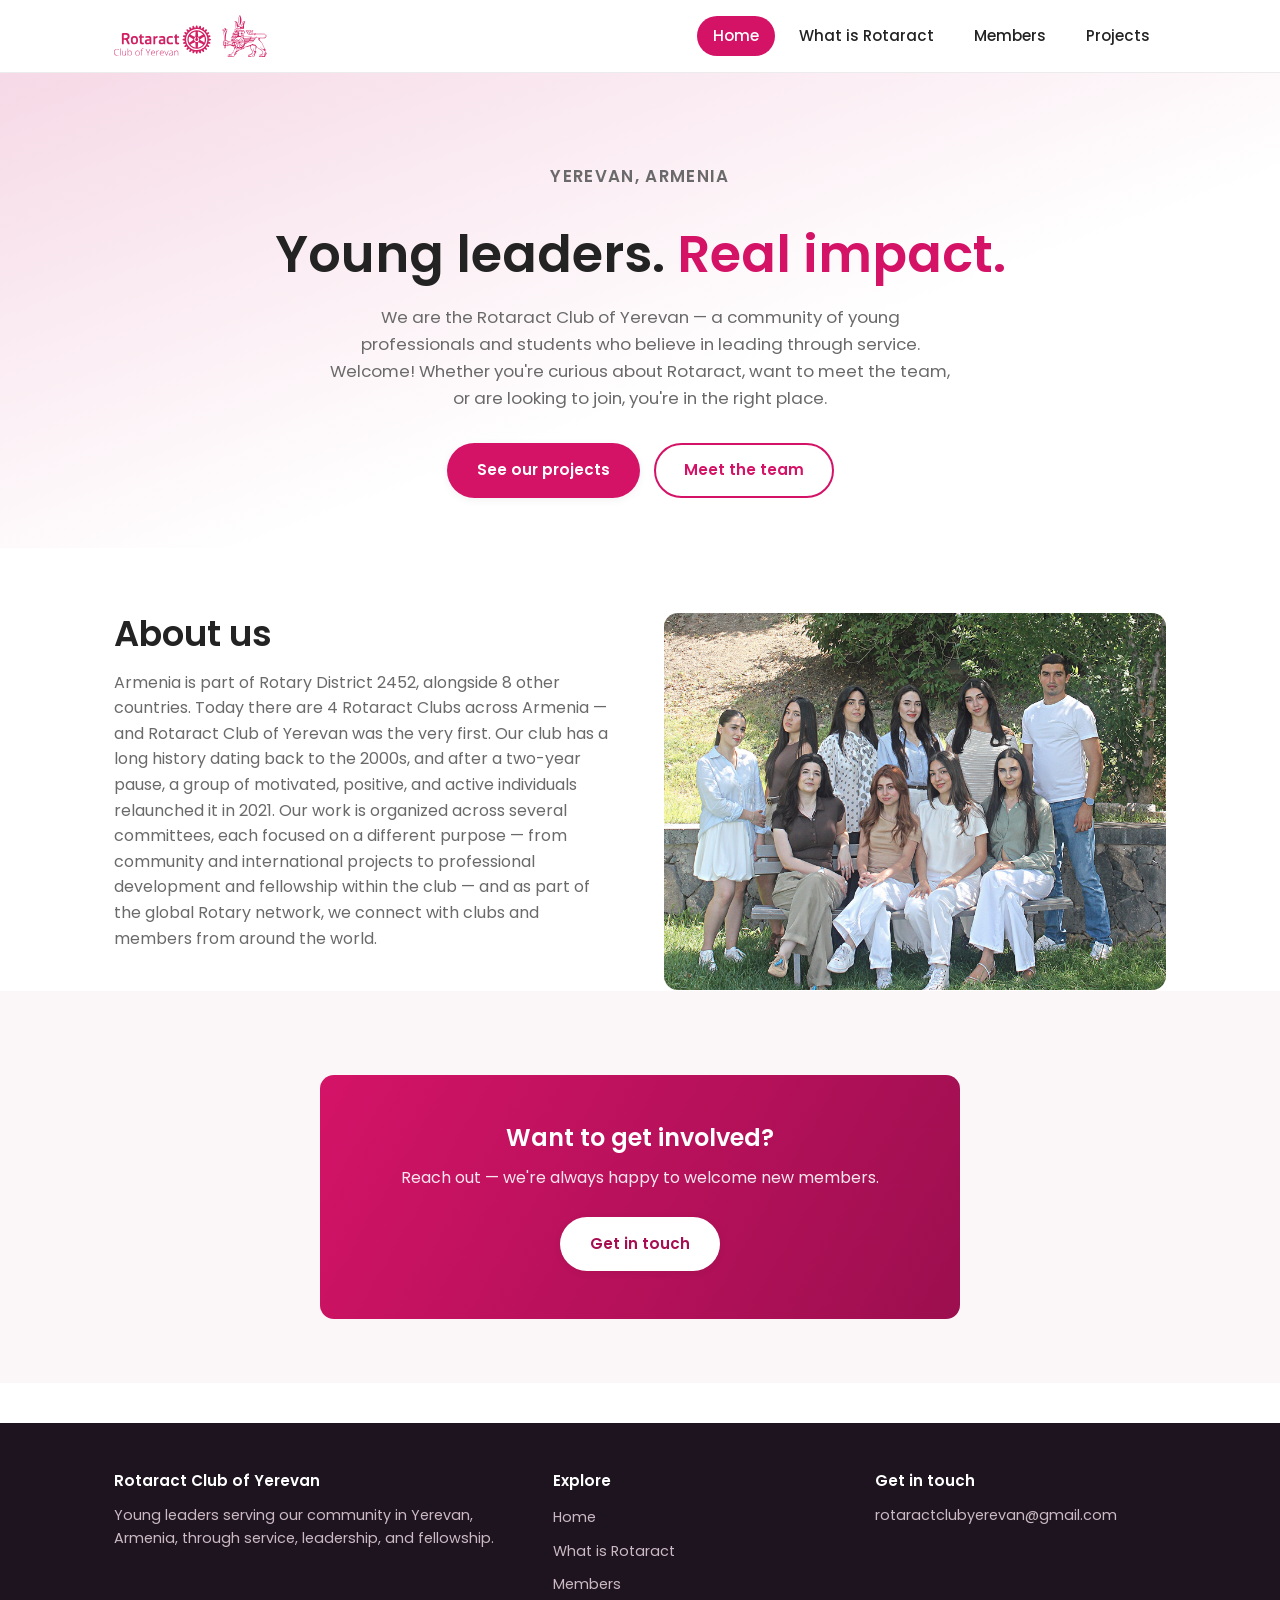
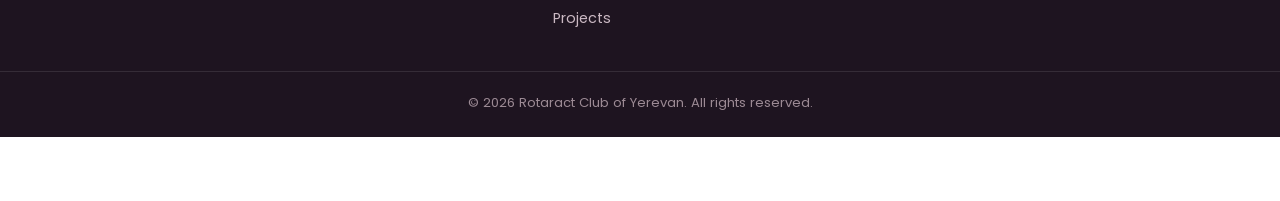
==== commit 36178a99: "Update index.html" ====
--- a/index.html
+++ b/index.html
@@ -95,16 +95,12 @@
       </div>
     </div>
   </div>
-</section>
-  <section class="section-soft">
+<section class="section-soft">
   <div class="container fade-in">
-    <div class="cta-row">
-      <img src="images/call-to-action.jpg" alt="Rotaract Club of Yerevan members" class="cta-photo-standalone" />
-      <div class="cta-banner cta-banner--compact">
-        <h2>Want to get involved?</h2>
-        <p>Reach out — we're always happy to welcome new members.</p>
-        <a href="mailto:rotaractclubyerevan@gmail.com" class="btn btn-primary">Get in touch</a>
-      </div>
+    <div class="cta-banner">
+      <h2>Want to get involved?</h2>
+      <p>Reach out — we're always happy to welcome new members.</p>
+      <a href="mailto:rotaractclubyerevan@gmail.com" class="btn btn-primary">Get in touch</a>
     </div>
   </div>
 </section>
--- a/style.css
+++ b/style.css
@@ -857,48 +857,36 @@
 }
 
 .cta-row {
-  display: grid;
-  grid-template-columns: 1.2fr 1fr;
+  display: flex;
   gap: 32px;
-  align-items: stretch;
+  align-items: flex-start;   /* no stretching — each box keeps its own natural height */
+  justify-content: center;
 }
 
 .cta-photo-standalone {
-  width: 100%;
-  height: 100%;
+  width: 220px;        /* small, fixed size — not stretched to match the pink box */
+  height: 220px;
   object-fit: cover;
+  object-position: top;
   border-radius: var(--radius);
   display: block;
+  flex-shrink: 0;
 }
 
 .cta-banner--compact {
-  max-width: none;     /* overrides the centered-banner default width cap */
+  max-width: 420px;    /* box width is now just "as wide as the text needs" */
   margin: 0;
-  display: flex;
-  flex-direction: column;
-  justify-content: center;
-  aspect-ratio: 1 / 1;  /* makes it roughly square */
+  padding: 32px 36px;
   text-align: left;
-}
-
-.cta-banner--compact p {
-  margin-left: 0;
-  margin-right: 0;
 }
 
 @media (max-width: 760px) {
   .cta-row {
-    grid-template-columns: 1fr;
-  }
-
-  .cta-photo-standalone {
-    aspect-ratio: 16 / 10;
-    height: auto;
+    flex-direction: column;
+    align-items: center;
   }
 
   .cta-banner--compact {
-    aspect-ratio: auto;
     text-align: center;
-    padding: 40px 32px;
-  }
-}
+  }
+}
